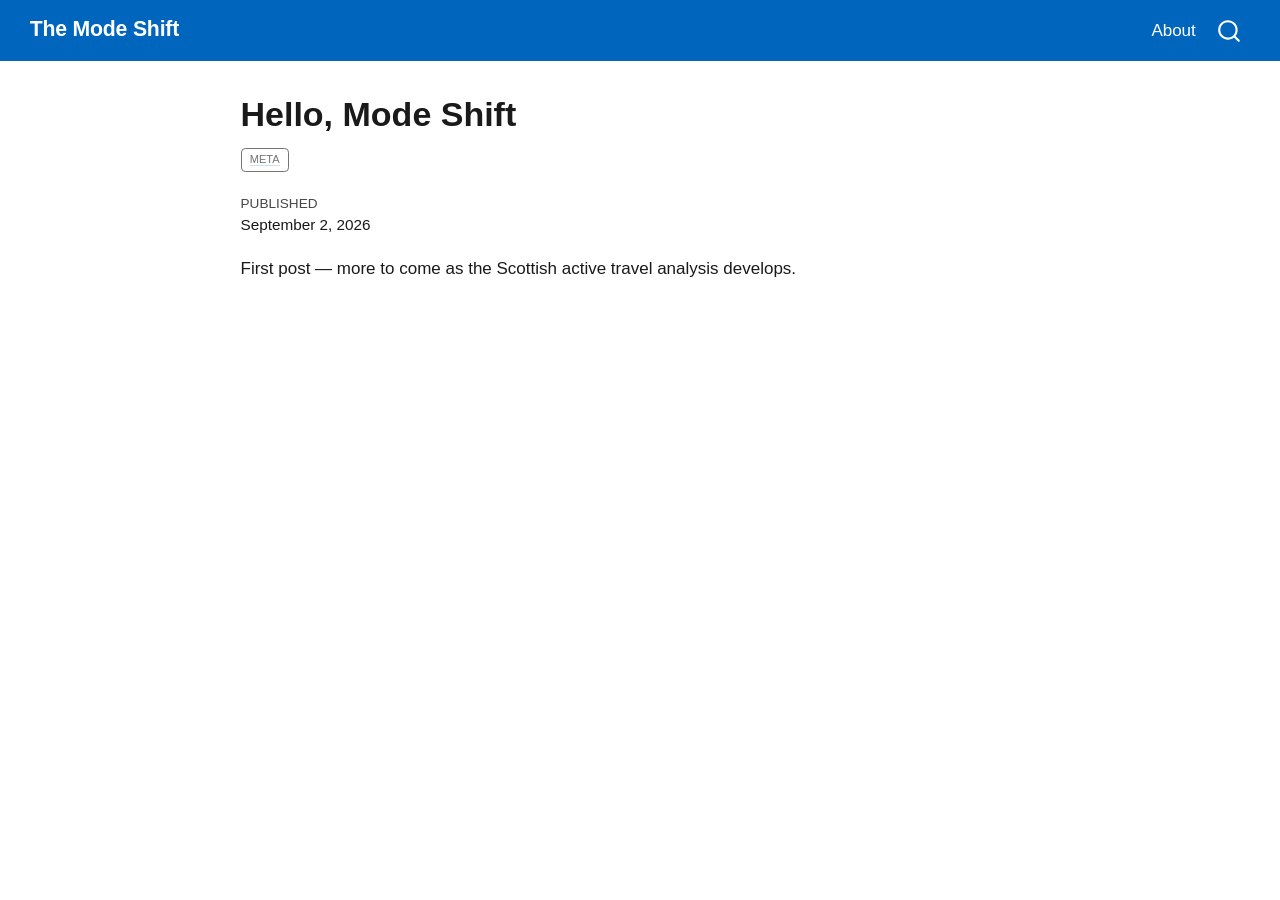
==== docs/posts/2026-09-02-hello-world/index.html @ 26ce8c2d "re-rendered from previous commit" ====
<!DOCTYPE html>
<html xmlns="http://www.w3.org/1999/xhtml" lang="en" xml:lang="en"><head>

<meta charset="utf-8">
<meta name="generator" content="quarto-1.9.38">

<meta name="viewport" content="width=device-width, initial-scale=1.0, user-scalable=yes">

<meta name="dcterms.date" content="2026-09-02">

<title>Hello, Mode Shift – The Mode Shift</title>
<style>
/* Default styles provided by pandoc.
** See https://pandoc.org/MANUAL.html#variables-for-html for config info.
*/
code{white-space: pre-wrap;}
span.smallcaps{font-variant: small-caps;}
div.columns{display: flex; gap: min(4vw, 1.5em);}
div.column{flex: auto; overflow-x: auto;}
div.hanging-indent{margin-left: 1.5em; text-indent: -1.5em;}
ul.task-list{list-style: none;}
ul.task-list li input[type="checkbox"] {
  width: 0.8em;
  margin: 0 0.8em 0.2em -1em; /* quarto-specific, see https://github.com/quarto-dev/quarto-cli/issues/4556 */ 
  vertical-align: middle;
}
</style>


<script src="../../site_libs/quarto-nav/quarto-nav.js"></script>
<script src="../../site_libs/quarto-nav/headroom.min.js"></script>
<script src="../../site_libs/clipboard/clipboard.min.js"></script>
<script src="../../site_libs/quarto-search/autocomplete.umd.js"></script>
<script src="../../site_libs/quarto-search/fuse.min.js"></script>
<script src="../../site_libs/quarto-search/quarto-search.js"></script>
<meta name="quarto:offset" content="../../">
<script src="../../site_libs/quarto-html/quarto.js" type="module"></script>
<script src="../../site_libs/quarto-html/tabsets/tabsets.js" type="module"></script>
<script src="../../site_libs/quarto-html/popper.min.js"></script>
<script src="../../site_libs/quarto-html/tippy.umd.min.js"></script>
<script src="../../site_libs/quarto-html/anchor.min.js"></script>
<link href="../../site_libs/quarto-html/tippy.css" rel="stylesheet">
<link href="../../site_libs/quarto-html/quarto-syntax-highlighting-15634bcf2e68342d4ad2dfa704d543f6.css" rel="stylesheet" id="quarto-text-highlighting-styles">
<script src="../../site_libs/bootstrap/bootstrap.min.js"></script>
<link href="../../site_libs/bootstrap/bootstrap-icons.css" rel="stylesheet">
<link href="../../site_libs/bootstrap/bootstrap-dc833e7b69a86d565ea52d91cfbaeea2.min.css" rel="stylesheet" append-hash="true" id="quarto-bootstrap" data-mode="light">
<script id="quarto-search-options" type="application/json">{
  "location": "navbar",
  "copy-button": false,
  "collapse-after": 3,
  "panel-placement": "end",
  "type": "overlay",
  "limit": 50,
  "keyboard-shortcut": [
    "f",
    "/",
    "s"
  ],
  "show-item-context": false,
  "language": {
    "search-no-results-text": "No results",
    "search-matching-documents-text": "matching documents",
    "search-copy-link-title": "Copy link to search",
    "search-hide-matches-text": "Hide additional matches",
    "search-more-match-text": "more match in this document",
    "search-more-matches-text": "more matches in this document",
    "search-clear-button-title": "Clear",
    "search-text-placeholder": "",
    "search-detached-cancel-button-title": "Cancel",
    "search-submit-button-title": "Submit",
    "search-label": "Search"
  }
}</script>


<link rel="stylesheet" href="styles.css">
</head>

<body class="nav-fixed fullcontent quarto-light">

<div id="quarto-search-results"></div>
  <header id="quarto-header" class="headroom fixed-top">
    <nav class="navbar navbar-expand-lg " data-bs-theme="dark">
      <div class="navbar-container container-fluid">
      <div class="navbar-brand-container mx-auto">
    <a class="navbar-brand" href="../../index.html">
    <span class="navbar-title">The Mode Shift</span>
    </a>
  </div>
            <div id="quarto-search" class="" title="Search"></div>
          <button class="navbar-toggler" type="button" data-bs-toggle="collapse" data-bs-target="#navbarCollapse" aria-controls="navbarCollapse" role="menu" aria-expanded="false" aria-label="Toggle navigation" onclick="if (window.quartoToggleHeadroom) { window.quartoToggleHeadroom(); }">
  <span class="navbar-toggler-icon"></span>
</button>
          <div class="collapse navbar-collapse" id="navbarCollapse">
            <ul class="navbar-nav navbar-nav-scroll ms-auto">
  <li class="nav-item">
    <a class="nav-link" href="../../about.html"> 
<span class="menu-text">About</span></a>
  </li>  
</ul>
          </div> <!-- /navcollapse -->
            <div class="quarto-navbar-tools">
</div>
      </div> <!-- /container-fluid -->
    </nav>
</header>
<!-- content -->
<div id="quarto-content" class="quarto-container page-columns page-rows-contents page-layout-article page-navbar">
<!-- sidebar -->
<!-- margin-sidebar -->
    
<!-- main -->
<main class="content" id="quarto-document-content">

<header id="title-block-header" class="quarto-title-block default">
<div class="quarto-title">
<h1 class="title">Hello, Mode Shift</h1>
  <div class="quarto-categories">
    <div class="quarto-category">meta</div>
  </div>
  </div>



<div class="quarto-title-meta">

    
    <div>
    <div class="quarto-title-meta-heading">Published</div>
    <div class="quarto-title-meta-contents">
      <p class="date">September 2, 2026</p>
    </div>
  </div>
  
    
  </div>
  


</header>


<p>First post — more to come as the Scottish active travel analysis develops.</p>



</main> <!-- /main -->
<script id="quarto-html-after-body" type="application/javascript">
  window.document.addEventListener("DOMContentLoaded", function (event) {
    const icon = "";
    const anchorJS = new window.AnchorJS();
    anchorJS.options = {
      placement: 'right',
      icon: icon
    };
    anchorJS.add('.anchored');
    const isCodeAnnotation = (el) => {
      for (const clz of el.classList) {
        if (clz.startsWith('code-annotation-')) {                     
          return true;
        }
      }
      return false;
    }
    const onCopySuccess = function(e) {
      // button target
      const button = e.trigger;
      // don't keep focus
      button.blur();
      // flash "checked"
      button.classList.add('code-copy-button-checked');
      var currentTitle = button.getAttribute("title");
      button.setAttribute("title", "Copied!");
      let tooltip;
      if (window.bootstrap) {
        button.setAttribute("data-bs-toggle", "tooltip");
        button.setAttribute("data-bs-placement", "left");
        button.setAttribute("data-bs-title", "Copied!");
        tooltip = new bootstrap.Tooltip(button, 
          { trigger: "manual", 
            customClass: "code-copy-button-tooltip",
            offset: [0, -8]});
        tooltip.show();    
      }
      setTimeout(function() {
        if (tooltip) {
          tooltip.hide();
          button.removeAttribute("data-bs-title");
          button.removeAttribute("data-bs-toggle");
          button.removeAttribute("data-bs-placement");
        }
        button.setAttribute("title", currentTitle);
        button.classList.remove('code-copy-button-checked');
      }, 1000);
      // clear code selection
      e.clearSelection();
    }
    const getTextToCopy = function(trigger) {
      const outerScaffold = trigger.parentElement.cloneNode(true);
      const codeEl = outerScaffold.querySelector('code');
      for (const childEl of codeEl.children) {
        if (isCodeAnnotation(childEl)) {
          childEl.remove();
        }
      }
      return codeEl.innerText;
    }
    const clipboard = new window.ClipboardJS('.code-copy-button:not([data-in-quarto-modal])', {
      text: getTextToCopy
    });
    clipboard.on('success', onCopySuccess);
    if (window.document.getElementById('quarto-embedded-source-code-modal')) {
      const clipboardModal = new window.ClipboardJS('.code-copy-button[data-in-quarto-modal]', {
        text: getTextToCopy,
        container: window.document.getElementById('quarto-embedded-source-code-modal')
      });
      clipboardModal.on('success', onCopySuccess);
    }
      var localhostRegex = new RegExp(/^(?:http|https):\/\/localhost\:?[0-9]*\//);
      var mailtoRegex = new RegExp(/^mailto:/);
        var filterRegex = new RegExp("https:\/\/themodeshift\.scot");
      var isInternal = (href) => {
          return filterRegex.test(href) || localhostRegex.test(href) || mailtoRegex.test(href);
      }
      // Inspect non-navigation links and adorn them if external
     var links = window.document.querySelectorAll('a[href]:not(.nav-link):not(.navbar-brand):not(.toc-action):not(.sidebar-link):not(.sidebar-item-toggle):not(.pagination-link):not(.no-external):not([aria-hidden]):not(.dropdown-item):not(.quarto-navigation-tool):not(.about-link)');
      for (var i=0; i<links.length; i++) {
        const link = links[i];
        if (!isInternal(link.href)) {
          // undo the damage that might have been done by quarto-nav.js in the case of
          // links that we want to consider external
          if (link.dataset.originalHref !== undefined) {
            link.href = link.dataset.originalHref;
          }
        }
      }
    function tippyHover(el, contentFn, onTriggerFn, onUntriggerFn) {
      const config = {
        allowHTML: true,
        maxWidth: 500,
        delay: 100,
        arrow: false,
        appendTo: function(el) {
            return el.parentElement;
        },
        interactive: true,
        interactiveBorder: 10,
        theme: 'quarto',
        placement: 'bottom-start',
      };
      if (contentFn) {
        config.content = contentFn;
      }
      if (onTriggerFn) {
        config.onTrigger = onTriggerFn;
      }
      if (onUntriggerFn) {
        config.onUntrigger = onUntriggerFn;
      }
      window.tippy(el, config); 
    }
    const noterefs = window.document.querySelectorAll('a[role="doc-noteref"]');
    for (var i=0; i<noterefs.length; i++) {
      const ref = noterefs[i];
      tippyHover(ref, function() {
        // use id or data attribute instead here
        let href = ref.getAttribute('data-footnote-href') || ref.getAttribute('href');
        try { href = new URL(href).hash; } catch {}
        const id = href.replace(/^#\/?/, "");
        const note = window.document.getElementById(id);
        if (note) {
          return note.innerHTML;
        } else {
          return "";
        }
      });
    }
    const xrefs = window.document.querySelectorAll('a.quarto-xref');
    const processXRef = (id, note) => {
      // Strip column container classes
      const stripColumnClz = (el) => {
        el.classList.remove("page-full", "page-columns");
        if (el.children) {
          for (const child of el.children) {
            stripColumnClz(child);
          }
        }
      }
      stripColumnClz(note)
      if (id === null || id.startsWith('sec-')) {
        // Special case sections, only their first couple elements
        const container = document.createElement("div");
        if (note.children && note.children.length > 2) {
          container.appendChild(note.children[0].cloneNode(true));
          for (let i = 1; i < note.children.length; i++) {
            const child = note.children[i];
            if (child.tagName === "P" && child.innerText === "") {
              continue;
            } else {
              container.appendChild(child.cloneNode(true));
              break;
            }
          }
          if (window.Quarto?.typesetMath) {
            window.Quarto.typesetMath(container);
          }
          return container.innerHTML
        } else {
          if (window.Quarto?.typesetMath) {
            window.Quarto.typesetMath(note);
          }
          return note.innerHTML;
        }
      } else {
        // Remove any anchor links if they are present
        const anchorLink = note.querySelector('a.anchorjs-link');
        if (anchorLink) {
          anchorLink.remove();
        }
        if (window.Quarto?.typesetMath) {
          window.Quarto.typesetMath(note);
        }
        if (note.classList.contains("callout")) {
          return note.outerHTML;
        } else {
          return note.innerHTML;
        }
      }
    }
    for (var i=0; i<xrefs.length; i++) {
      const xref = xrefs[i];
      tippyHover(xref, undefined, function(instance) {
        instance.disable();
        let url = xref.getAttribute('href');
        let hash = undefined; 
        if (url.startsWith('#')) {
          hash = url;
        } else {
          try { hash = new URL(url).hash; } catch {}
        }
        if (hash) {
          const id = hash.replace(/^#\/?/, "");
          const note = window.document.getElementById(id);
          if (note !== null) {
            try {
              const html = processXRef(id, note.cloneNode(true));
              instance.setContent(html);
            } finally {
              instance.enable();
              instance.show();
            }
          } else {
            // See if we can fetch this
            fetch(url.split('#')[0])
            .then(res => res.text())
            .then(html => {
              const parser = new DOMParser();
              const htmlDoc = parser.parseFromString(html, "text/html");
              const note = htmlDoc.getElementById(id);
              if (note !== null) {
                const html = processXRef(id, note);
                instance.setContent(html);
              } 
            }).finally(() => {
              instance.enable();
              instance.show();
            });
          }
        } else {
          // See if we can fetch a full url (with no hash to target)
          // This is a special case and we should probably do some content thinning / targeting
          fetch(url)
          .then(res => res.text())
          .then(html => {
            const parser = new DOMParser();
            const htmlDoc = parser.parseFromString(html, "text/html");
            const note = htmlDoc.querySelector('main.content');
            if (note !== null) {
              // This should only happen for chapter cross references
              // (since there is no id in the URL)
              // remove the first header
              if (note.children.length > 0 && note.children[0].tagName === "HEADER") {
                note.children[0].remove();
              }
              const html = processXRef(null, note);
              instance.setContent(html);
            } 
          }).finally(() => {
            instance.enable();
            instance.show();
          });
        }
      }, function(instance) {
      });
    }
        let selectedAnnoteEl;
        const selectorForAnnotation = ( cell, annotation) => {
          let cellAttr = 'data-code-cell="' + cell + '"';
          let lineAttr = 'data-code-annotation="' +  annotation + '"';
          const selector = 'span[' + cellAttr + '][' + lineAttr + ']';
          return selector;
        }
        const selectCodeLines = (annoteEl) => {
          const doc = window.document;
          const targetCell = annoteEl.getAttribute("data-target-cell");
          const targetAnnotation = annoteEl.getAttribute("data-target-annotation");
          const annoteSpan = window.document.querySelector(selectorForAnnotation(targetCell, targetAnnotation));
          const lines = annoteSpan.getAttribute("data-code-lines").split(",");
          const lineIds = lines.map((line) => {
            return targetCell + "-" + line;
          })
          let top = null;
          let height = null;
          let parent = null;
          if (lineIds.length > 0) {
              //compute the position of the single el (top and bottom and make a div)
              const el = window.document.getElementById(lineIds[0]);
              top = el.offsetTop;
              height = el.offsetHeight;
              parent = el.parentElement.parentElement;
            if (lineIds.length > 1) {
              const lastEl = window.document.getElementById(lineIds[lineIds.length - 1]);
              const bottom = lastEl.offsetTop + lastEl.offsetHeight;
              height = bottom - top;
            }
            if (top !== null && height !== null && parent !== null) {
              // cook up a div (if necessary) and position it 
              let div = window.document.getElementById("code-annotation-line-highlight");
              if (div === null) {
                div = window.document.createElement("div");
                div.setAttribute("id", "code-annotation-line-highlight");
                div.style.position = 'absolute';
                parent.appendChild(div);
              }
              div.style.top = top - 2 + "px";
              div.style.height = height + 4 + "px";
              div.style.left = 0;
              let gutterDiv = window.document.getElementById("code-annotation-line-highlight-gutter");
              if (gutterDiv === null) {
                gutterDiv = window.document.createElement("div");
                gutterDiv.setAttribute("id", "code-annotation-line-highlight-gutter");
                gutterDiv.style.position = 'absolute';
                const codeCell = window.document.getElementById(targetCell);
                const gutter = codeCell.querySelector('.code-annotation-gutter');
                gutter.appendChild(gutterDiv);
              }
              gutterDiv.style.top = top - 2 + "px";
              gutterDiv.style.height = height + 4 + "px";
            }
            selectedAnnoteEl = annoteEl;
          }
        };
        const unselectCodeLines = () => {
          const elementsIds = ["code-annotation-line-highlight", "code-annotation-line-highlight-gutter"];
          elementsIds.forEach((elId) => {
            const div = window.document.getElementById(elId);
            if (div) {
              div.remove();
            }
          });
          selectedAnnoteEl = undefined;
        };
          // Handle positioning of the toggle
      window.addEventListener(
        "resize",
        throttle(() => {
          elRect = undefined;
          if (selectedAnnoteEl) {
            selectCodeLines(selectedAnnoteEl);
          }
        }, 10)
      );
      function throttle(fn, ms) {
      let throttle = false;
      let timer;
        return (...args) => {
          if(!throttle) { // first call gets through
              fn.apply(this, args);
              throttle = true;
          } else { // all the others get throttled
              if(timer) clearTimeout(timer); // cancel #2
              timer = setTimeout(() => {
                fn.apply(this, args);
                timer = throttle = false;
              }, ms);
          }
        };
      }
        // Attach click handler to the DT
        const annoteDls = window.document.querySelectorAll('dt[data-target-cell]');
        for (const annoteDlNode of annoteDls) {
          annoteDlNode.addEventListener('click', (event) => {
            const clickedEl = event.target;
            if (clickedEl !== selectedAnnoteEl) {
              unselectCodeLines();
              const activeEl = window.document.querySelector('dt[data-target-cell].code-annotation-active');
              if (activeEl) {
                activeEl.classList.remove('code-annotation-active');
              }
              selectCodeLines(clickedEl);
              clickedEl.classList.add('code-annotation-active');
            } else {
              // Unselect the line
              unselectCodeLines();
              clickedEl.classList.remove('code-annotation-active');
            }
          });
        }
    const findCites = (el) => {
      const parentEl = el.parentElement;
      if (parentEl) {
        const cites = parentEl.dataset.cites;
        if (cites) {
          return {
            el,
            cites: cites.split(' ')
          };
        } else {
          return findCites(el.parentElement)
        }
      } else {
        return undefined;
      }
    };
    var bibliorefs = window.document.querySelectorAll('a[role="doc-biblioref"]');
    for (var i=0; i<bibliorefs.length; i++) {
      const ref = bibliorefs[i];
      const citeInfo = findCites(ref);
      if (citeInfo) {
        tippyHover(citeInfo.el, function() {
          var popup = window.document.createElement('div');
          citeInfo.cites.forEach(function(cite) {
            var citeDiv = window.document.createElement('div');
            citeDiv.classList.add('hanging-indent');
            citeDiv.classList.add('csl-entry');
            var biblioDiv = window.document.getElementById('ref-' + cite);
            if (biblioDiv) {
              citeDiv.innerHTML = biblioDiv.innerHTML;
            }
            popup.appendChild(citeDiv);
          });
          return popup.innerHTML;
        });
      }
    }
  });
  </script>
</div> <!-- /content -->




</body></html>
---- docs/site_libs/quarto-html/tippy.css ----
.tippy-box[data-animation=fade][data-state=hidden]{opacity:0}[data-tippy-root]{max-width:calc(100vw - 10px)}.tippy-box{position:relative;background-color:#333;color:#fff;border-radius:4px;font-size:14px;line-height:1.4;white-space:normal;outline:0;transition-property:transform,visibility,opacity}.tippy-box[data-placement^=top]>.tippy-arrow{bottom:0}.tippy-box[data-placement^=top]>.tippy-arrow:before{bottom:-7px;left:0;border-width:8px 8px 0;border-top-color:initial;transform-origin:center top}.tippy-box[data-placement^=bottom]>.tippy-arrow{top:0}.tippy-box[data-placement^=bottom]>.tippy-arrow:before{top:-7px;left:0;border-width:0 8px 8px;border-bottom-color:initial;transform-origin:center bottom}.tippy-box[data-placement^=left]>.tippy-arrow{right:0}.tippy-box[data-placement^=left]>.tippy-arrow:before{border-width:8px 0 8px 8px;border-left-color:initial;right:-7px;transform-origin:center left}.tippy-box[data-placement^=right]>.tippy-arrow{left:0}.tippy-box[data-placement^=right]>.tippy-arrow:before{left:-7px;border-width:8px 8px 8px 0;border-right-color:initial;transform-origin:center right}.tippy-box[data-inertia][data-state=visible]{transition-timing-function:cubic-bezier(.54,1.5,.38,1.11)}.tippy-arrow{width:16px;height:16px;color:#333}.tippy-arrow:before{content:"";position:absolute;border-color:transparent;border-style:solid}.tippy-content{position:relative;padding:5px 9px;z-index:1}
---- docs/site_libs/quarto-html/quarto-syntax-highlighting-15634bcf2e68342d4ad2dfa704d543f6.css ----
/* quarto syntax highlight colors */
:root {
  --quarto-hl-ot-color: #003B4F;
  --quarto-hl-at-color: #657422;
  --quarto-hl-ss-color: #20794D;
  --quarto-hl-an-color: #5E5E5E;
  --quarto-hl-fu-color: #4758AB;
  --quarto-hl-st-color: #20794D;
  --quarto-hl-cf-color: #003B4F;
  --quarto-hl-op-color: #5E5E5E;
  --quarto-hl-er-color: #AD0000;
  --quarto-hl-bn-color: #AD0000;
  --quarto-hl-al-color: #AD0000;
  --quarto-hl-va-color: #111111;
  --quarto-hl-bu-color: inherit;
  --quarto-hl-ex-color: inherit;
  --quarto-hl-pp-color: #AD0000;
  --quarto-hl-in-color: #5E5E5E;
  --quarto-hl-vs-color: #20794D;
  --quarto-hl-wa-color: #5E5E5E;
  --quarto-hl-do-color: #5E5E5E;
  --quarto-hl-im-color: #00769E;
  --quarto-hl-ch-color: #20794D;
  --quarto-hl-dt-color: #AD0000;
  --quarto-hl-fl-color: #AD0000;
  --quarto-hl-co-color: #5E5E5E;
  --quarto-hl-cv-color: #5E5E5E;
  --quarto-hl-cn-color: #8f5902;
  --quarto-hl-sc-color: #5E5E5E;
  --quarto-hl-dv-color: #AD0000;
  --quarto-hl-kw-color: #003B4F;
}

/* other quarto variables */
:root {
  --quarto-font-monospace: SFMono-Regular, Menlo, Monaco, Consolas, "Liberation Mono", "Courier New", monospace;
}

/* syntax highlight based on Pandoc's rules */
pre > code.sourceCode > span {
  color: #003B4F;
}

code.sourceCode > span {
  color: #003B4F;
}

div.sourceCode,
div.sourceCode pre.sourceCode {
  color: #003B4F;
}

/* Normal */
code span {
  color: #003B4F;
}

/* Alert */
code span.al {
  color: #AD0000;
  font-style: inherit;
}

/* Annotation */
code span.an {
  color: #5E5E5E;
  font-style: inherit;
}

/* Attribute */
code span.at {
  color: #657422;
  font-style: inherit;
}

/* BaseN */
code span.bn {
  color: #AD0000;
  font-style: inherit;
}

/* BuiltIn */
code span.bu {
  font-style: inherit;
}

/* ControlFlow */
code span.cf {
  color: #003B4F;
  font-weight: bold;
  font-style: inherit;
}

/* Char */
code span.ch {
  color: #20794D;
  font-style: inherit;
}

/* Constant */
code span.cn {
  color: #8f5902;
  font-style: inherit;
}

/* Comment */
code span.co {
  color: #5E5E5E;
  font-style: inherit;
}

/* CommentVar */
code span.cv {
  color: #5E5E5E;
  font-style: italic;
}

/* Documentation */
code span.do {
  color: #5E5E5E;
  font-style: italic;
}

/* DataType */
code span.dt {
  color: #AD0000;
  font-style: inherit;
}

/* DecVal */
code span.dv {
  color: #AD0000;
  font-style: inherit;
}

/* Error */
code span.er {
  color: #AD0000;
  font-style: inherit;
}

/* Extension */
code span.ex {
  font-style: inherit;
}

/* Float */
code span.fl {
  color: #AD0000;
  font-style: inherit;
}

/* Function */
code span.fu {
  color: #4758AB;
  font-style: inherit;
}

/* Import */
code span.im {
  color: #00769E;
  font-style: inherit;
}

/* Information */
code span.in {
  color: #5E5E5E;
  font-style: inherit;
}

/* Keyword */
code span.kw {
  color: #003B4F;
  font-weight: bold;
  font-style: inherit;
}

/* Operator */
code span.op {
  color: #5E5E5E;
  font-style: inherit;
}

/* Other */
code span.ot {
  color: #003B4F;
  font-style: inherit;
}

/* Preprocessor */
code span.pp {
  color: #AD0000;
  font-style: inherit;
}

/* SpecialChar */
code span.sc {
  color: #5E5E5E;
  font-style: inherit;
}

/* SpecialString */
code span.ss {
  color: #20794D;
  font-style: inherit;
}

/* String */
code span.st {
  color: #20794D;
  font-style: inherit;
}

/* Variable */
code span.va {
  color: #111111;
  font-style: inherit;
}

/* VerbatimString */
code span.vs {
  color: #20794D;
  font-style: inherit;
}

/* Warning */
code span.wa {
  color: #5E5E5E;
  font-style: italic;
}

.prevent-inlining {
  content: "</";
}

/*# sourceMappingURL=f23921c56f73e400b49028c9186a1aa0.css.map */
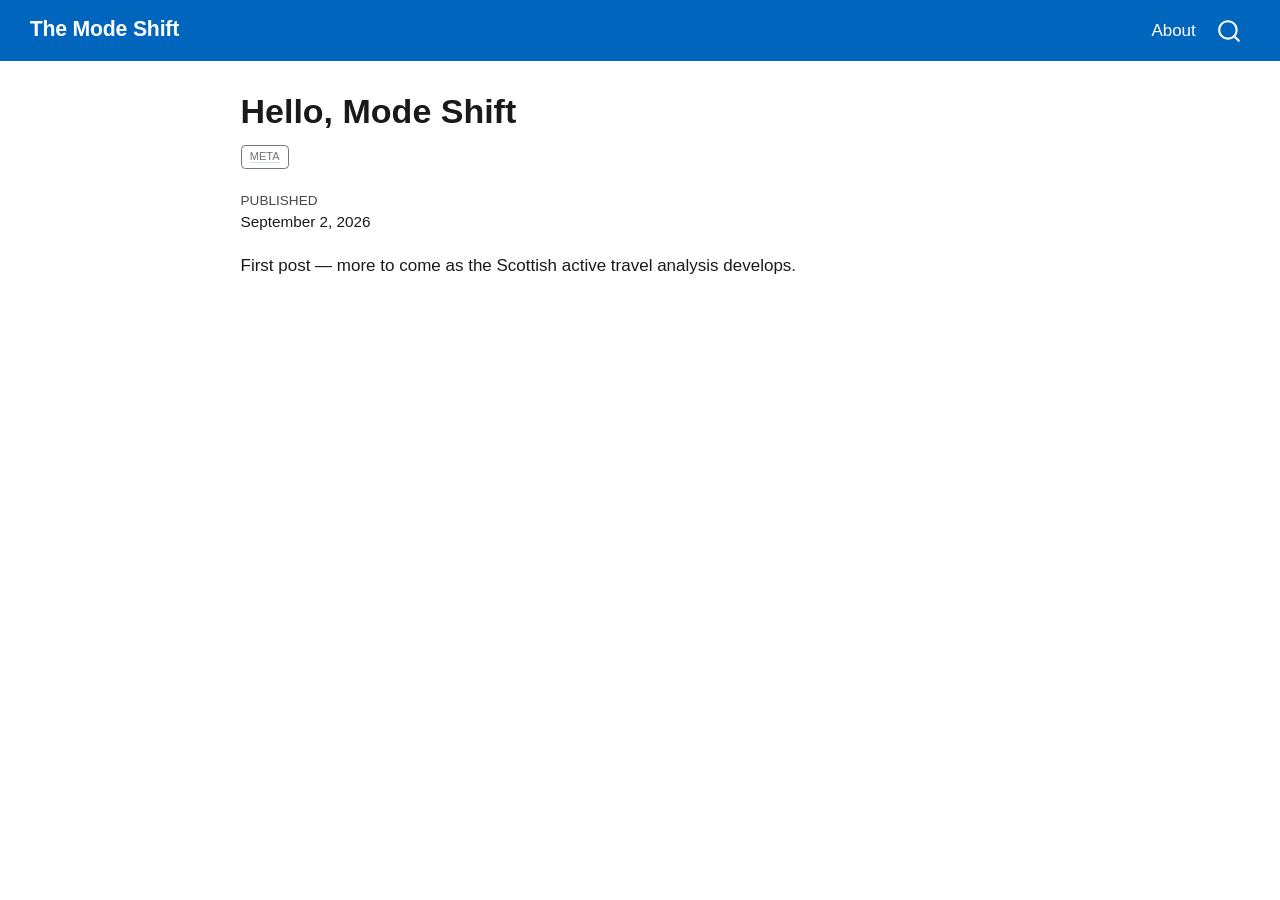
==== commit 0e236fc1: "re-rendered with updated quarto engine" ====
--- a/docs/posts/2026-09-02-hello-world/index.html
+++ b/docs/posts/2026-09-02-hello-world/index.html
@@ -2,7 +2,7 @@
 <html xmlns="http://www.w3.org/1999/xhtml" lang="en" xml:lang="en"><head>
 
 <meta charset="utf-8">
-<meta name="generator" content="quarto-1.9.38">
+<meta name="generator" content="quarto-1.10.18">
 
 <meta name="viewport" content="width=device-width, initial-scale=1.0, user-scalable=yes">
 
@@ -13,10 +13,13 @@
 /* Default styles provided by pandoc.
 ** See https://pandoc.org/MANUAL.html#variables-for-html for config info.
 */
-code{white-space: pre-wrap;}
 span.smallcaps{font-variant: small-caps;}
-div.columns{display: flex; gap: min(4vw, 1.5em);}
-div.column{flex: auto; overflow-x: auto;}
+div.columns{display: flex; gap: 1.5em;}
+div.column{flex: auto;}
+@media screen {
+div.columns{gap: min(4vw, 1.5em);}
+div.column{overflow-x: auto;}
+}
 div.hanging-indent{margin-left: 1.5em; text-indent: -1.5em;}
 ul.task-list{list-style: none;}
 ul.task-list li input[type="checkbox"] {
@@ -40,10 +43,10 @@
 <script src="../../site_libs/quarto-html/tippy.umd.min.js"></script>
 <script src="../../site_libs/quarto-html/anchor.min.js"></script>
 <link href="../../site_libs/quarto-html/tippy.css" rel="stylesheet">
-<link href="../../site_libs/quarto-html/quarto-syntax-highlighting-15634bcf2e68342d4ad2dfa704d543f6.css" rel="stylesheet" id="quarto-text-highlighting-styles">
+<link href="../../site_libs/quarto-html/quarto-syntax-highlighting-64a204ab8560d761af7679ceaba22944.css" rel="stylesheet" id="quarto-text-highlighting-styles">
 <script src="../../site_libs/bootstrap/bootstrap.min.js"></script>
 <link href="../../site_libs/bootstrap/bootstrap-icons.css" rel="stylesheet">
-<link href="../../site_libs/bootstrap/bootstrap-dc833e7b69a86d565ea52d91cfbaeea2.min.css" rel="stylesheet" append-hash="true" id="quarto-bootstrap" data-mode="light">
+<link href="../../site_libs/bootstrap/bootstrap-b5dded60250125ba9efb8312d6c535b0.min.css" rel="stylesheet" append-hash="true" id="quarto-bootstrap" data-mode="light">
 <script id="quarto-search-options" type="application/json">{
   "location": "navbar",
   "copy-button": false,
--- a/docs/site_libs/quarto-html/quarto-syntax-highlighting-64a204ab8560d761af7679ceaba22944.css
+++ b/docs/site_libs/quarto-html/quarto-syntax-highlighting-64a204ab8560d761af7679ceaba22944.css
@@ -0,0 +1,236 @@
+/* quarto syntax highlight colors */
+:root {
+  --quarto-hl-ot-color: #003B4F;
+  --quarto-hl-at-color: #657422;
+  --quarto-hl-ss-color: #20794D;
+  --quarto-hl-an-color: #5E5E5E;
+  --quarto-hl-fu-color: #4758AB;
+  --quarto-hl-st-color: #20794D;
+  --quarto-hl-cf-color: #003B4F;
+  --quarto-hl-op-color: #5E5E5E;
+  --quarto-hl-er-color: #AD0000;
+  --quarto-hl-bn-color: #AD0000;
+  --quarto-hl-al-color: #AD0000;
+  --quarto-hl-va-color: #111111;
+  --quarto-hl-bu-color: inherit;
+  --quarto-hl-ex-color: inherit;
+  --quarto-hl-pp-color: #AD0000;
+  --quarto-hl-in-color: #5E5E5E;
+  --quarto-hl-vs-color: #20794D;
+  --quarto-hl-wa-color: #5E5E5E;
+  --quarto-hl-do-color: #5E5E5E;
+  --quarto-hl-im-color: #00769E;
+  --quarto-hl-ch-color: #20794D;
+  --quarto-hl-dt-color: #AD0000;
+  --quarto-hl-fl-color: #AD0000;
+  --quarto-hl-co-color: #5E5E5E;
+  --quarto-hl-cv-color: #5E5E5E;
+  --quarto-hl-cn-color: #8f5902;
+  --quarto-hl-sc-color: #5E5E5E;
+  --quarto-hl-dv-color: #AD0000;
+  --quarto-hl-kw-color: #003B4F;
+}
+
+/* other quarto variables */
+:root {
+  --quarto-font-monospace: SFMono-Regular, Menlo, Monaco, Consolas, "Liberation Mono", "Courier New", monospace;
+}
+
+/* syntax highlight based on Pandoc's rules */
+pre > code.sourceCode > span {
+  color: #003B4F;
+}
+
+code.sourceCode > span {
+  color: #003B4F;
+}
+
+div.sourceCode,
+div.sourceCode pre.sourceCode {
+  color: #003B4F;
+}
+
+/* Normal */
+code span {
+  color: #003B4F;
+}
+
+/* Alert */
+code span.al {
+  color: #AD0000;
+  font-style: inherit;
+}
+
+/* Annotation */
+code span.an {
+  color: #5E5E5E;
+  font-style: inherit;
+}
+
+/* Attribute */
+code span.at {
+  color: #657422;
+  font-style: inherit;
+}
+
+/* BaseN */
+code span.bn {
+  color: #AD0000;
+  font-style: inherit;
+}
+
+/* BuiltIn */
+code span.bu {
+  font-style: inherit;
+}
+
+/* ControlFlow */
+code span.cf {
+  color: #003B4F;
+  font-weight: bold;
+  font-style: inherit;
+}
+
+/* Char */
+code span.ch {
+  color: #20794D;
+  font-style: inherit;
+}
+
+/* Constant */
+code span.cn {
+  color: #8f5902;
+  font-style: inherit;
+}
+
+/* Comment */
+code span.co {
+  color: #5E5E5E;
+  font-style: inherit;
+}
+
+/* CommentVar */
+code span.cv {
+  color: #5E5E5E;
+  font-style: italic;
+}
+
+/* Documentation */
+code span.do {
+  color: #5E5E5E;
+  font-style: italic;
+}
+
+/* DataType */
+code span.dt {
+  color: #AD0000;
+  font-style: inherit;
+}
+
+/* DecVal */
+code span.dv {
+  color: #AD0000;
+  font-style: inherit;
+}
+
+/* Error */
+code span.er {
+  color: #AD0000;
+  font-style: inherit;
+}
+
+/* Extension */
+code span.ex {
+  font-style: inherit;
+}
+
+/* Float */
+code span.fl {
+  color: #AD0000;
+  font-style: inherit;
+}
+
+/* Function */
+code span.fu {
+  color: #4758AB;
+  font-style: inherit;
+}
+
+/* Import */
+code span.im {
+  color: #00769E;
+  font-style: inherit;
+}
+
+/* Information */
+code span.in {
+  color: #5E5E5E;
+  font-style: inherit;
+}
+
+/* Keyword */
+code span.kw {
+  color: #003B4F;
+  font-weight: bold;
+  font-style: inherit;
+}
+
+/* Operator */
+code span.op {
+  color: #5E5E5E;
+  font-style: inherit;
+}
+
+/* Other */
+code span.ot {
+  color: #003B4F;
+  font-style: inherit;
+}
+
+/* Preprocessor */
+code span.pp {
+  color: #AD0000;
+  font-style: inherit;
+}
+
+/* SpecialChar */
+code span.sc {
+  color: #5E5E5E;
+  font-style: inherit;
+}
+
+/* SpecialString */
+code span.ss {
+  color: #20794D;
+  font-style: inherit;
+}
+
+/* String */
+code span.st {
+  color: #20794D;
+  font-style: inherit;
+}
+
+/* Variable */
+code span.va {
+  color: #111111;
+  font-style: inherit;
+}
+
+/* VerbatimString */
+code span.vs {
+  color: #20794D;
+  font-style: inherit;
+}
+
+/* Warning */
+code span.wa {
+  color: #5E5E5E;
+  font-style: italic;
+}
+
+.prevent-inlining {
+  content: "</";
+}
+
+/*# sourceMappingURL=9d8d5bb603a83b8298b89080a598c93b.css.map */
